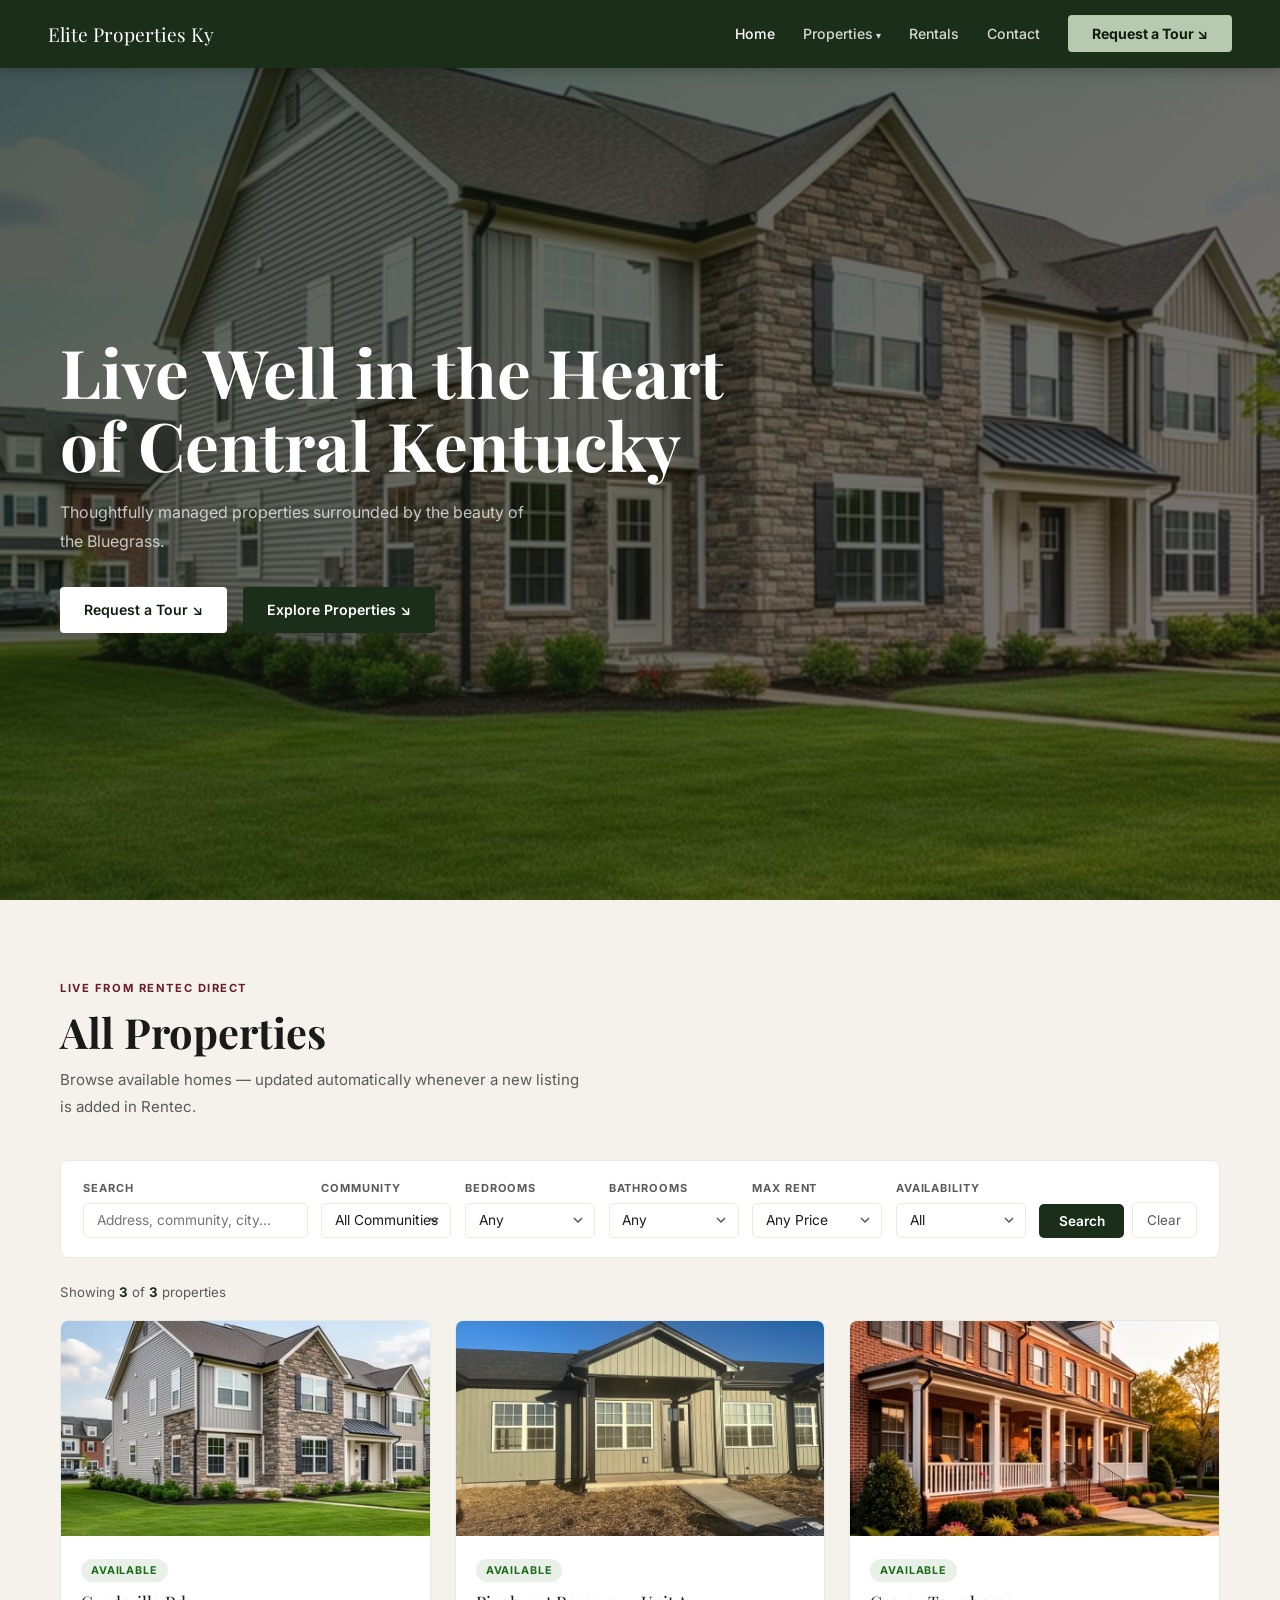
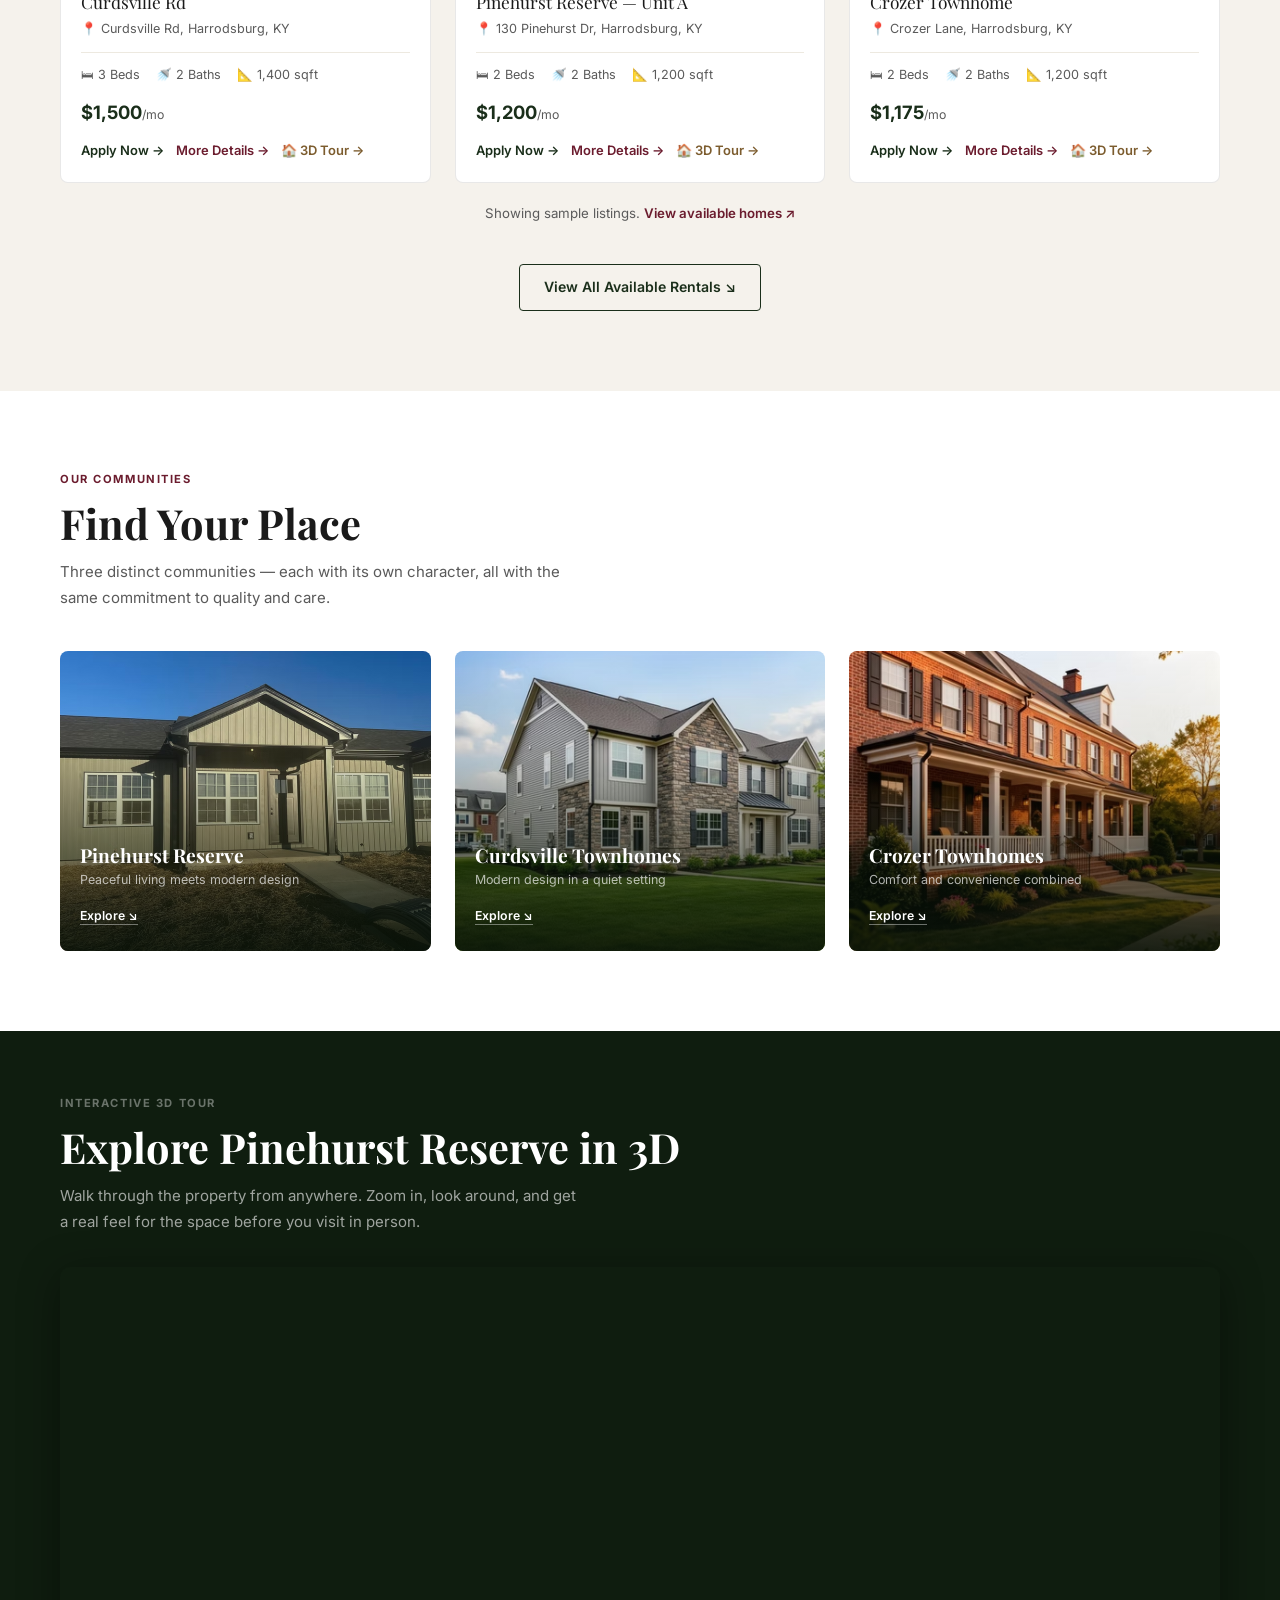
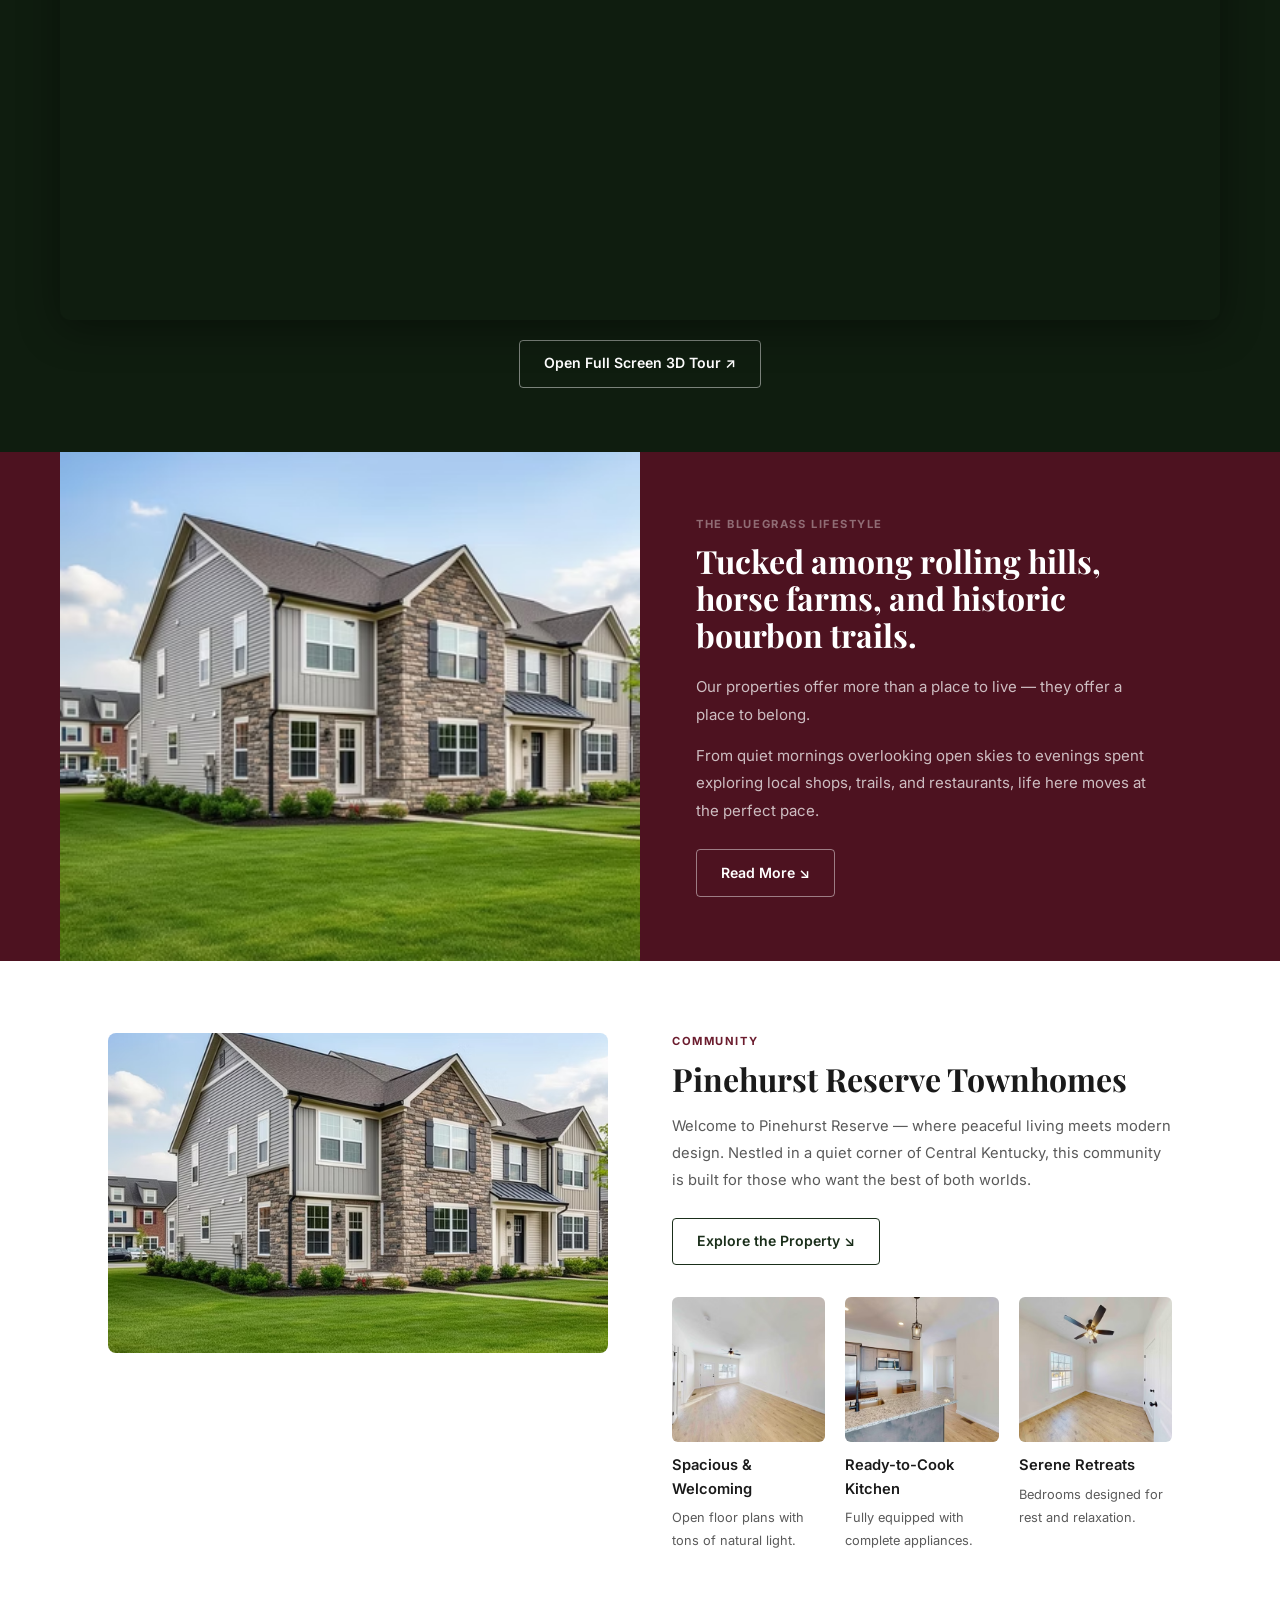
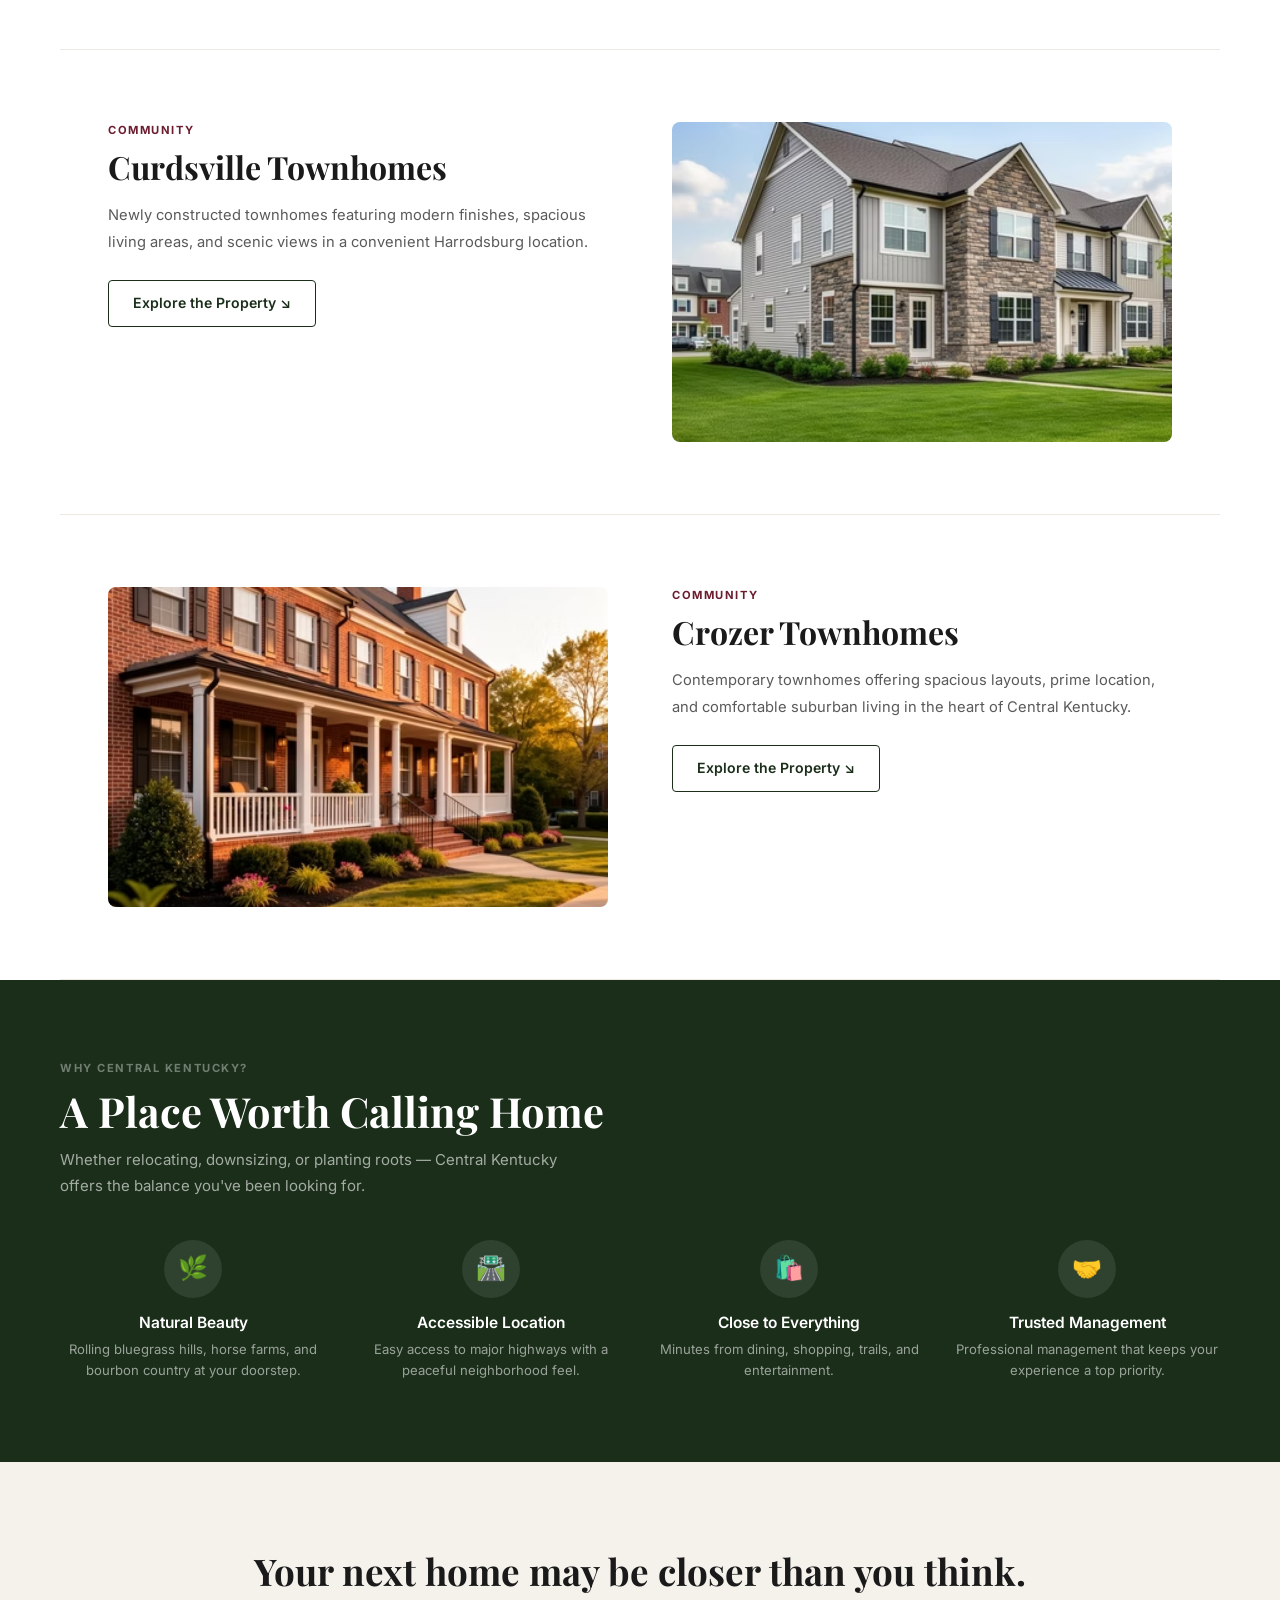
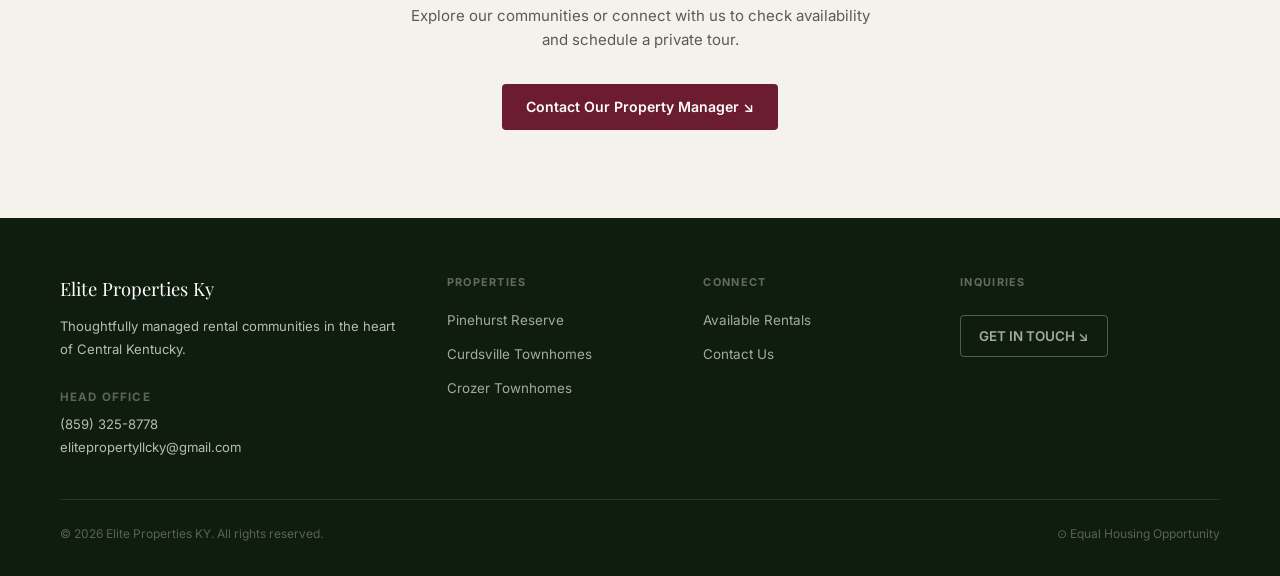
==== index.html @ 2cae3182 "Publish latest updates" ====
<!DOCTYPE html>
<html lang="en">
<head>
<meta charset="UTF-8">
<meta name="viewport" content="width=device-width, initial-scale=1.0">
<title>Home | Elite Properties Ky</title>
<meta name="description" content="Find your next home in Central Kentucky. Professionally managed rental communities in Harrodsburg, KY.">
<link rel="preconnect" href="https://fonts.googleapis.com">
<link href="https://fonts.googleapis.com/css2?family=Playfair+Display:wght@700&family=Inter:wght@400;500;600;700&display=swap" rel="stylesheet">
<link rel="stylesheet" href="style.css">
</head>
<body>

<!-- NAV -->
<nav>
  <a href="index.html" class="nav-logo">Elite Properties Ky</a>
  <ul class="nav-links">
    <li><a href="index.html" class="active">Home</a></li>
    <li class="nav-dropdown">
      <a href="#">Properties</a>
      <div class="dropdown-menu">
        <a href="pinehurst.html">Pinehurst Reserve Townhomes</a>
        <a href="curdsville.html">Curdsville Townhomes</a>
        <a href="crozer.html">Crozer Townhomes</a>
      </div>
    </li>
    <li><a href="rentals.html">Rentals</a></li>
    <li><a href="contact.html">Contact</a></li>
    <li><a href="contact.html" class="nav-cta">Request a Tour ↘</a></li>
  </ul>
  <button class="nav-toggle" aria-label="Menu"><span></span><span></span><span></span></button>
</nav>

<!-- HERO WITH FREE STOCK VIDEO -->
<!-- Local Elite Properties hero video -->
<section class="hero" id="home">
  <video class="hero-video" autoplay muted loop playsinline
    poster="images/pinehurst-hero.avif">
    <source src="images/hero-video.mp4" type="video/mp4">
    <!-- Fallback static image if video fails -->
  </video>
  <div class="hero-overlay"></div>
  <div class="hero-inner">
    <div class="hero-content">
      <h1>Live Well in the Heart of Central Kentucky</h1>
      <p class="hero-sub">Thoughtfully managed properties surrounded by the beauty of the Bluegrass.</p>
      <div class="hero-actions">
        <a href="contact.html" class="btn btn-white">Request a Tour ↘</a>
        <a href="#properties-section" class="btn btn-forest">Explore Properties ↘</a>
      </div>
    </div>
  </div>
</section>

<!-- LIVE PROPERTIES FROM RENTEC -->
<section class="section" id="properties-section" style="background:var(--cream);">
  <div class="wrap">
    <span class="section-label">Live from Rentec Direct</span>
    <h2 class="section-title">All Properties</h2>
    <p class="section-sub">Browse available homes — updated automatically whenever a new listing is added in Rentec.</p>

    <!-- FILTER BAR -->
    <div class="filter-bar">
      <div class="fg" style="flex:2;min-width:170px;">
        <label>Search</label>
        <input type="text" id="fSearch" placeholder="Address, community, city…">
      </div>
      <div class="fg">
        <label>Community</label>
        <select id="fCommunity">
          <option value="">All Communities</option>
          <option value="curdsville">Curdsville</option>
          <option value="pinehurst">Pinehurst Reserve</option>
          <option value="crozer">Crozer</option>
          <option value="lyons">Lyons Ave</option>
          <option value="proctor">Proctor St</option>
          <option value="cecil">Cecil Street</option>
        </select>
      </div>
      <div class="fg">
        <label>Bedrooms</label>
        <select id="fBeds">
          <option value="">Any</option>
          <option value="1">1 Bed</option>
          <option value="2">2 Beds</option>
          <option value="3">3 Beds</option>
          <option value="4">4+ Beds</option>
        </select>
      </div>
      <div class="fg">
        <label>Bathrooms</label>
        <select id="fBaths">
          <option value="">Any</option>
          <option value="1">1 Bath</option>
          <option value="2">2 Baths</option>
          <option value="3">3+ Baths</option>
        </select>
      </div>
      <div class="fg">
        <label>Max Rent</label>
        <select id="fPrice">
          <option value="">Any Price</option>
          <option value="800">Up to $800/mo</option>
          <option value="1000">Up to $1,000/mo</option>
          <option value="1200">Up to $1,200/mo</option>
          <option value="1500">Up to $1,500/mo</option>
          <option value="2000">Up to $2,000/mo</option>
        </select>
      </div>
      <div class="fg">
        <label>Availability</label>
        <select id="fAvail">
          <option value="">All</option>
          <option value="available">Available Now</option>
          <option value="unavailable">Coming Soon</option>
        </select>
      </div>
      <div class="filter-actions">
        <button class="btn-search" onclick="applyFilters()">Search</button>
        <button class="btn-clear" onclick="resetFilters()">Clear</button>
      </div>
    </div>
    <p id="propsCount" style="display:none;font-size:.83rem;color:var(--muted);margin-bottom:1rem;"></p>
    <div class="prop-grid" id="propsGrid">
      <div class="state-center"><div class="spinner"></div><p>Loading properties…</p></div>
    </div>
    <div style="text-align:center;margin-top:2.5rem;">
      <a href="rentals.html" class="btn btn-outline-forest">View All Available Rentals ↘</a>
    </div>
  </div>
</section>

<!-- COMMUNITY SHOWCASE -->
<section class="section" id="communities">
  <div class="wrap">
    <span class="section-label">Our Communities</span>
    <h2 class="section-title">Find Your Place</h2>
    <p class="section-sub">Three distinct communities — each with its own character, all with the same commitment to quality and care.</p>
    <div class="community-grid">
      <a href="pinehurst.html" class="comm-card">
        <img src="images/pinehurst-front.avif" alt="Pinehurst Reserve">
        <div class="comm-card-overlay"></div>
        <div class="comm-card-info"><h3>Pinehurst Reserve</h3><p>Peaceful living meets modern design</p><span>Explore ↘</span></div>
      </a>
      <a href="curdsville.html" class="comm-card">
        <img src="images/home-hero-2.avif" alt="Curdsville">
        <div class="comm-card-overlay"></div>
        <div class="comm-card-info"><h3>Curdsville Townhomes</h3><p>Modern design in a quiet setting</p><span>Explore ↘</span></div>
      </a>
      <a href="crozer.html" class="comm-card">
        <img src="images/home-hero-1.avif" alt="Crozer">
        <div class="comm-card-overlay"></div>
        <div class="comm-card-info"><h3>Crozer Townhomes</h3><p>Comfort and convenience combined</p><span>Explore ↘</span></div>
      </a>
    </div>
  </div>
</section>

<!-- 3D VIRTUAL TOUR — MATTERPORT -->
<div class="tour-section section">
  <div class="wrap">
    <span class="section-label">Interactive 3D Tour</span>
    <h2 class="section-title" style="color:var(--white)">Explore Pinehurst Reserve in 3D</h2>
    <p class="section-sub" style="color:rgba(255,255,255,0.6);margin-bottom:2rem;">Walk through the property from anywhere. Zoom in, look around, and get a real feel for the space before you visit in person.</p>
    <div class="tour-frame">
      <iframe
        src="https://my.matterport.com/show/?m=jr7xb9xrBE8&brand=0&mls=1&help=0"
        allowfullscreen
        allow="xr-spatial-tracking"
        title="Pinehurst Reserve 3D Virtual Tour">
      </iframe>
    </div>
    <p style="text-align:center;margin-top:1.25rem;">
      <a href="https://my.matterport.com/show/?m=jr7xb9xrBE8" target="_blank" class="btn btn-outline-white" style="display:inline-flex">
        Open Full Screen 3D Tour ↗
      </a>
    </p>
  </div>
</div>

<!-- LIFESTYLE SPLIT -->
<div class="lifestyle">
  <div class="lifestyle-inner">
    <div class="lifestyle-img"></div>
    <div class="lifestyle-text">
      <span class="section-label">The Bluegrass Lifestyle</span>
      <h2>Tucked among rolling hills, horse farms, and historic bourbon trails.</h2>
      <p>Our properties offer more than a place to live — they offer a place to belong.</p>
      <p>From quiet mornings overlooking open skies to evenings spent exploring local shops, trails, and restaurants, life here moves at the perfect pace.</p>
      <a href="contact.html" class="btn btn-outline-white" style="margin-top:.75rem;align-self:flex-start;">Read More ↘</a>
    </div>
  </div>
</div>

<!-- COMMUNITY FEATURE ROWS -->
<div class="comm-rows">
  <div class="comm-row">
    <img class="comm-row-img" src="images/pinehurst-hero.avif" alt="Pinehurst Reserve">
    <div class="comm-row-text">
      <span class="section-label">Community</span>
      <h2>Pinehurst Reserve Townhomes</h2>
      <p>Welcome to Pinehurst Reserve — where peaceful living meets modern design. Nestled in a quiet corner of Central Kentucky, this community is built for those who want the best of both worlds.</p>
      <a href="pinehurst.html" class="btn btn-outline-forest">Explore the Property ↘</a>
      <div class="feature-grid">
        <div class="feature-item"><img src="images/web-20.avif" alt="Living"><h4>Spacious & Welcoming</h4><p>Open floor plans with tons of natural light.</p></div>
        <div class="feature-item"><img src="images/web-16.avif" alt="Kitchen"><h4>Ready-to-Cook Kitchen</h4><p>Fully equipped with complete appliances.</p></div>
        <div class="feature-item"><img src="images/web-19.avif" alt="Bedroom"><h4>Serene Retreats</h4><p>Bedrooms designed for rest and relaxation.</p></div>
      </div>
    </div>
  </div>
  <div class="comm-row flip">
    <img class="comm-row-img" src="images/home-hero-2.avif" alt="Curdsville">
    <div class="comm-row-text">
      <span class="section-label">Community</span>
      <h2>Curdsville Townhomes</h2>
      <p>Newly constructed townhomes featuring modern finishes, spacious living areas, and scenic views in a convenient Harrodsburg location.</p>
      <a href="curdsville.html" class="btn btn-outline-forest">Explore the Property ↘</a>
    </div>
  </div>
  <div class="comm-row">
    <img class="comm-row-img" src="images/home-hero-1.avif" alt="Crozer">
    <div class="comm-row-text">
      <span class="section-label">Community</span>
      <h2>Crozer Townhomes</h2>
      <p>Contemporary townhomes offering spacious layouts, prime location, and comfortable suburban living in the heart of Central Kentucky.</p>
      <a href="crozer.html" class="btn btn-outline-forest">Explore the Property ↘</a>
    </div>
  </div>
</div>

<!-- WHY CENTRAL KENTUCKY -->
<section class="section why-section">
  <div class="wrap">
    <span class="section-label" style="color:rgba(255,255,255,.38)">Why Central Kentucky?</span>
    <h2 class="section-title">A Place Worth Calling Home</h2>
    <p class="section-sub">Whether relocating, downsizing, or planting roots — Central Kentucky offers the balance you've been looking for.</p>
    <div class="why-grid">
      <div class="why-item"><div class="why-icon">🌿</div><h3>Natural Beauty</h3><p>Rolling bluegrass hills, horse farms, and bourbon country at your doorstep.</p></div>
      <div class="why-item"><div class="why-icon">🛣️</div><h3>Accessible Location</h3><p>Easy access to major highways with a peaceful neighborhood feel.</p></div>
      <div class="why-item"><div class="why-icon">🛍️</div><h3>Close to Everything</h3><p>Minutes from dining, shopping, trails, and entertainment.</p></div>
      <div class="why-item"><div class="why-icon">🤝</div><h3>Trusted Management</h3><p>Professional management that keeps your experience a top priority.</p></div>
    </div>
  </div>
</section>

<!-- CTA -->
<div class="cta-band">
  <h2>Your next home may be closer than you think.</h2>
  <p>Explore our communities or connect with us to check availability and schedule a private tour.</p>
  <a href="contact.html" class="btn btn-burgundy">Contact Our Property Manager ↘</a>
</div>

<!-- FOOTER -->
<footer>
  <div class="footer-grid">
    <div class="footer-brand">
      <a href="index.html" class="footer-logo">Elite Properties Ky</a>
      <p>Thoughtfully managed rental communities in the heart of Central Kentucky.</p>
      <br>
      <p style="font-size:.72rem;color:rgba(255,255,255,.32);font-weight:700;letter-spacing:.1em;text-transform:uppercase;margin-bottom:.4rem">HEAD OFFICE</p>
      <p style="font-size:.82rem">(859) 325-8778<br>elitepropertyllcky@gmail.com</p>
    </div>
    <div class="footer-col"><h4>Properties</h4><ul><li><a href="pinehurst.html">Pinehurst Reserve</a></li><li><a href="curdsville.html">Curdsville Townhomes</a></li><li><a href="crozer.html">Crozer Townhomes</a></li></ul></div>
    <div class="footer-col"><h4>Connect</h4><ul><li><a href="rentals.html">Available Rentals</a></li><li><a href="contact.html">Contact Us</a></li></ul></div>
    <div class="footer-col"><h4>Inquiries</h4><a href="contact.html" class="footer-cta-btn">GET IN TOUCH ↘</a></div>
  </div>
  <div class="footer-bottom">
    <span>© 2026 Elite Properties KY. All rights reserved.</span>
    <span>⊙ Equal Housing Opportunity</span>
  </div>
</footer>

<script src="main.js"></script>
<script>
  document.addEventListener('DOMContentLoaded', () => {
    loadProperties({ gridId:'propsGrid', countId:'propsCount' });
  });
</script>
</body>
</html>
---- style.css ----
/* ═══════════════════════════════════════
   ELITE PROPERTIES KY — Global Styles
═══════════════════════════════════════ */
*, *::before, *::after { box-sizing: border-box; margin: 0; padding: 0; }
:root {
  --forest:      #1a2e1a;
  --forest-dark: #0f1d0f;
  --forest-mid:  #243824;
  --burgundy:    #6b1c2e;
  --burg-dark:   #4d1220;
  --cream:       #f5f2ec;
  --cream-dark:  #ede9e0;
  --text:        #1a1a1a;
  --muted:       #5a5a5a;
  --white:       #ffffff;
  --border:      rgba(0,0,0,0.09);
  --shadow:      0 4px 24px rgba(0,0,0,0.08);
  --accent:      #B7C9AF; /* sage — higher-contrast caption/CTA color on dark forest backgrounds */
}
html { scroll-behavior: smooth; }
body { font-family: 'Inter', sans-serif; color: var(--text); background: var(--white); line-height: 1.6; }
img { max-width: 100%; display: block; }
a { text-decoration: none; }
h1,h2,h3 { font-family: 'Playfair Display', serif; line-height: 1.15; }

/* NAV */
nav {
  position: fixed; top: 0; left: 0; right: 0; z-index: 999;
  background: var(--forest);
  display: flex; align-items: center; justify-content: space-between;
  padding: 0 3rem; height: 68px;
  box-shadow: 0 2px 12px rgba(0,0,0,0.25);
}
.nav-logo { font-family: 'Playfair Display',serif; color: var(--white); font-size: 1.2rem; white-space: nowrap; }
.nav-links { display: flex; align-items: center; gap: 1.75rem; list-style: none; }
.nav-links a { color: rgba(255,255,255,0.82); font-size: 0.88rem; font-weight: 500; transition: color 0.2s; }
.nav-links a:hover, .nav-links a.active { color: var(--white); }
.nav-dropdown { position: relative; }
.nav-dropdown > a::after { content: " ▾"; font-size: 0.65rem; }
.dropdown-menu { display: none; position: absolute; top: 100%; left: 0; background: var(--forest-dark); min-width: 250px; border-top: 2px solid var(--burgundy); box-shadow: 0 8px 28px rgba(0,0,0,0.25); padding: 0.4rem 0; }
.nav-dropdown:hover .dropdown-menu { display: block; }
.dropdown-menu a { display: block; padding: 0.65rem 1.25rem; color: rgba(255,255,255,0.78); font-size: 0.85rem; }
.dropdown-menu a:hover { background: rgba(255,255,255,0.07); color: var(--white); }
.nav-cta { background: var(--accent) !important; color: var(--forest-dark) !important; padding: 0.62rem 1.5rem; border-radius: 4px; font-weight: 700 !important; font-size: 0.92rem; transition: transform 0.2s, box-shadow 0.2s !important; animation: navCtaBreathe 2.6s ease-in-out infinite; }
.nav-cta:hover { background: var(--accent) !important; transform: scale(1.05); animation-play-state: paused; }
@keyframes navCtaBreathe {
  0%, 100% { box-shadow: 0 0 0 0 rgba(183,201,175,0.55); transform: scale(1); }
  50% { box-shadow: 0 0 0 8px rgba(183,201,175,0); transform: scale(1.045); }
}
@media (prefers-reduced-motion: reduce) { .nav-cta { animation: none; } }
.nav-toggle { display: none; background: none; border: none; cursor: pointer; padding: 0.5rem; flex-direction: column; gap: 5px; }
.nav-toggle span { display: block; width: 22px; height: 2px; background: var(--white); border-radius: 2px; }

/* BUTTONS */
.btn { display: inline-flex; align-items: center; gap: 0.45rem; font-family: 'Inter',sans-serif; font-weight: 600; font-size: 0.88rem; padding: 0.72rem 1.5rem; border-radius: 4px; border: none; cursor: pointer; transition: all 0.2s; }
.btn-white { background: var(--white); color: var(--forest-dark); }
.btn-white:hover { background: var(--cream); transform: translateY(-1px); }
.btn-outline-white { background: transparent; color: var(--white); border: 1.5px solid rgba(255,255,255,0.45); }
.btn-outline-white:hover { border-color: var(--white); background: rgba(255,255,255,0.08); }
.btn-burgundy { background: var(--burgundy); color: var(--white); }
.btn-burgundy:hover { background: var(--burg-dark); transform: translateY(-1px); }
.btn-forest { background: var(--forest); color: var(--white); }
.btn-forest:hover { background: var(--forest-mid); }
.btn-outline-forest { background: transparent; color: var(--forest); border: 1.5px solid var(--forest); }
.btn-outline-forest:hover { background: var(--forest); color: var(--white); }

/* LAYOUT */
.wrap { max-width: 1160px; margin: 0 auto; }
.section { padding: 5rem 3rem; }
.section-label { font-size: 0.7rem; font-weight: 700; letter-spacing: 0.14em; text-transform: uppercase; color: var(--burgundy); display: block; margin-bottom: 0.6rem; }
/* Higher-contrast variant for section labels sitting on dark forest backgrounds (contact hero, rentals hero) */
.section-label-accent { color: var(--accent); }
.section-title { font-size: clamp(1.8rem,3.5vw,2.6rem); color: var(--text); margin-bottom: 0.75rem; }
.section-sub { color: var(--muted); font-size: 0.94rem; max-width: 520px; margin-bottom: 2.5rem; line-height: 1.75; }

/* HERO */
/* Alignment rule: .hero gets the SAME 3rem side padding as .section, and .hero-inner
   mirrors .wrap (max-width 1160, centered, no extra padding) so hero copy lines up
   with the section content underneath it at every viewport width. */
.hero { position: relative; min-height: 100vh; display: flex; align-items: center; overflow: hidden; background: var(--forest-dark); padding: 0 3rem; }
.hero-video {
  position: absolute;
  inset: 0;
  width: 100%;
  height: 100%;
  object-fit: cover;
  opacity: 0.58;
  filter: brightness(1.15) contrast(1.03) saturate(1.08);
}
.hero-overlay {
  position: absolute;
  inset: 0;
  background: linear-gradient(135deg,rgba(8,18,8,0.48) 0%,rgba(45,12,22,0.28) 100%);
}
.hero-inner { position: relative; z-index: 2; max-width: 1160px; margin: 68px auto 0; width: 100%; }
.hero-content { max-width: 700px; }
.hero-eyebrow { font-size: 0.7rem; font-weight: 700; letter-spacing: 0.14em; text-transform: uppercase; color: rgba(255,255,255,0.5); display: block; margin-bottom: 1rem; }
.hero h1 { font-size: clamp(2.5rem,5.5vw,4.2rem); color: var(--white); line-height: 1.08; margin-bottom: 1.1rem; }
.hero-sub { font-size: 1rem; color: rgba(255,255,255,0.72); max-width: 480px; line-height: 1.78; margin-bottom: 2rem; }
.hero-actions { display: flex; gap: 1rem; flex-wrap: wrap; }
.hero-short { min-height: 58vh; }

/* PROPERTY CARDS */
.prop-grid { display: grid; grid-template-columns: repeat(auto-fill,minmax(300px,1fr)); gap: 1.5rem; }
.prop-card { background: var(--white); border-radius: 8px; border: 1px solid var(--border); overflow: hidden; transition: transform 0.2s,box-shadow 0.2s; }
.prop-card:hover { transform: translateY(-4px); box-shadow: 0 12px 36px rgba(0,0,0,0.1); }
.prop-img { width: 100%; height: 215px; object-fit: cover; display: block; }
.prop-img-ph { width: 100%; height: 215px; background: linear-gradient(135deg,#c8d5c8,#a0b8a0); display: flex; align-items: center; justify-content: center; }
.prop-body { padding: 1.25rem; }
.prop-badge { display: inline-block; font-size: 0.67rem; font-weight: 700; letter-spacing: 0.08em; text-transform: uppercase; padding: 3px 10px; border-radius: 20px; margin-bottom: 0.6rem; }
.prop-badge.avail { background: #e8f0e8; color: #1a6b1a; }
.prop-badge.soon { background: #f5e8eb; color: var(--burgundy); }
.prop-name { font-family: 'Playfair Display',serif; font-size: 1.08rem; color: var(--text); margin-bottom: 0.3rem; line-height: 1.3; }
.prop-addr { font-size: 0.79rem; color: var(--muted); margin-bottom: 0.8rem; }
.prop-stats { display: flex; gap: 1rem; font-size: 0.79rem; color: var(--muted); border-top: 1px solid var(--cream-dark); padding-top: 0.75rem; margin-bottom: 0.8rem; flex-wrap: wrap; }
.prop-price { font-size: 1.15rem; font-weight: 700; color: var(--forest); margin-bottom: 0.8rem; }
.prop-price small { font-size: 0.77rem; font-weight: 400; color: var(--muted); }
.prop-actions { display: flex; gap: 0.75rem; flex-wrap: wrap; }
.prop-link { font-size: 0.81rem; font-weight: 600; color: var(--burgundy); border-bottom: 1.5px solid transparent; transition: border-color 0.2s; }
.prop-link:hover { border-color: var(--burgundy); }
.prop-apply { font-size: 0.81rem; font-weight: 600; color: var(--forest); border-bottom: 1.5px solid transparent; transition: border-color 0.2s; }
.prop-apply:hover { border-color: var(--forest); }
.prop-tour { font-size: 0.81rem; font-weight: 600; color: #7c5c2e; border-bottom: 1.5px solid transparent; transition: border-color 0.2s; }
.prop-tour:hover { border-color: #7c5c2e; }

/* States */
.state-center { grid-column: 1/-1; text-align: center; padding: 4rem 1rem; color: var(--muted); }
.spinner { width: 34px; height: 34px; border: 3px solid var(--cream-dark); border-top-color: var(--forest); border-radius: 50%; animation: spin 0.75s linear infinite; margin: 0 auto 1rem; }
@keyframes spin { to { transform: rotate(360deg); } }

/* FILTER BAR */
.filter-bar { background: var(--white); border: 1.5px solid var(--cream-dark); border-radius: 8px; padding: 1.2rem 1.4rem; margin-bottom: 1.5rem; display: flex; flex-wrap: wrap; gap: 0.85rem; align-items: flex-end; }
.fg { display: flex; flex-direction: column; gap: 0.3rem; flex: 1; min-width: 130px; }
.fg label { font-size: 0.69rem; font-weight: 700; letter-spacing: 0.08em; text-transform: uppercase; color: var(--muted); }
.fg select, .fg input { padding: 0.55rem 0.8rem; border: 1.5px solid var(--cream-dark); border-radius: 5px; font-size: 0.86rem; font-family: 'Inter',sans-serif; color: var(--text); background: var(--white); appearance: none; background-image: url("data:image/svg+xml,%3Csvg xmlns='http://www.w3.org/2000/svg' width='10' height='6'%3E%3Cpath d='M1 1l4 4 4-4' stroke='%235a5a5a' stroke-width='1.5' fill='none'/%3E%3C/svg%3E"); background-repeat: no-repeat; background-position: right 0.7rem center; transition: border-color 0.2s; }
.fg input { background-image: none; }
.fg select:focus, .fg input:focus { outline: none; border-color: var(--forest); }
.filter-actions { display: flex; gap: 0.5rem; align-items: flex-end; }
.btn-search { padding: 0.57rem 1.2rem; background: var(--forest); color: var(--white); border: none; border-radius: 5px; font-family: 'Inter',sans-serif; font-size: 0.85rem; font-weight: 600; cursor: pointer; transition: background 0.2s; }
.btn-search:hover { background: var(--forest-mid); }
.btn-clear { padding: 0.57rem 0.9rem; background: transparent; color: var(--muted); border: 1.5px solid var(--cream-dark); border-radius: 5px; font-family: 'Inter',sans-serif; font-size: 0.84rem; cursor: pointer; transition: all 0.2s; }
.btn-clear:hover { border-color: var(--burgundy); color: var(--burgundy); }
#propsCount { font-size: 0.83rem; color: var(--muted); margin-bottom: 1rem; }
#propsCount strong { color: var(--forest); }

/* COMMUNITY CARDS */
.community-grid { display: grid; grid-template-columns: repeat(3,1fr); gap: 1.5rem; }
.comm-card { position: relative; border-radius: 8px; overflow: hidden; min-height: 300px; display: flex; align-items: flex-end; transition: transform 0.25s; }
.comm-card:hover { transform: translateY(-4px); }
.comm-card img { position: absolute; inset: 0; width: 100%; height: 100%; object-fit: cover; }
.comm-card-overlay { position: absolute; inset: 0; background: linear-gradient(to top,rgba(8,18,8,0.9) 0%,rgba(8,18,8,0.1) 65%,transparent 100%); }
.comm-card-info { position: relative; z-index: 2; padding: 1.5rem 1.25rem; color: var(--white); }
.comm-card-info h3 { font-family: 'Playfair Display',serif; font-size: 1.2rem; margin-bottom: 0.25rem; }
.comm-card-info p { font-size: 0.78rem; color: rgba(255,255,255,0.68); margin-bottom: 0.75rem; }
.comm-card-info span { font-size: 0.77rem; font-weight: 600; color: var(--white); border-bottom: 1.5px solid rgba(255,255,255,0.4); padding-bottom: 1px; }

/* PHOTO GALLERY */
.photo-gallery { display: grid; grid-template-columns: 2fr 1fr 1fr; grid-template-rows: 220px 220px; gap: 6px; border-radius: 8px; overflow: hidden; }
.photo-gallery img { width: 100%; height: 100%; object-fit: cover; }
.photo-gallery img:first-child { grid-row: 1/3; }

/* MATTERPORT 3D TOUR */
.tour-section { background: var(--forest-dark); padding: 4rem 3rem; }
.tour-section .section-label { color: rgba(255,255,255,0.38); }
.tour-section .section-title { color: var(--white); }
.tour-section .section-sub { color: rgba(255,255,255,0.6); }
.tour-frame { border-radius: 10px; overflow: hidden; box-shadow: 0 8px 40px rgba(0,0,0,0.4); aspect-ratio: 16 / 9; position: relative; }
.tour-frame iframe { width: 100%; height: 100%; border: 0; display: block; }

/* LIFESTYLE SPLIT */
.lifestyle { background: var(--burg-dark); overflow: hidden; }
.lifestyle-inner { max-width: 1160px; margin: 0 auto; display: grid; grid-template-columns: 1fr 1fr; min-height: 500px; }
.lifestyle-img { background: url('images/home-hero-2.avif') center/cover no-repeat; min-height: 380px; }
.lifestyle-text { padding: 4rem 3.5rem; display: flex; flex-direction: column; justify-content: center; }
.lifestyle-text .section-label { color: rgba(255,255,255,0.38); }
.lifestyle-text h2 { font-family: 'Playfair Display',serif; font-size: clamp(1.75rem,2.5vw,2.3rem); color: var(--white); margin-bottom: 1.25rem; }
.lifestyle-text p { color: rgba(255,255,255,0.72); font-size: 0.94rem; line-height: 1.82; margin-bottom: 0.85rem; }

/* COMMUNITY ROWS */
.comm-rows { background: var(--white); }
.comm-row { max-width: 1160px; margin: 0 auto; display: grid; grid-template-columns: 1fr 1fr; align-items: start; gap: 4rem; padding: 4.5rem 3rem; border-bottom: 1px solid var(--cream-dark); }
.comm-row.flip { direction: rtl; }
.comm-row.flip > * { direction: ltr; }
.comm-row-img { width: 100%; height: 320px; object-fit: cover; border-radius: 8px; }
.comm-row-text h2 { font-family: 'Playfair Display',serif; font-size: clamp(1.6rem,2.5vw,2.2rem); color: var(--text); margin-bottom: 1rem; }
.comm-row-text p { color: var(--muted); font-size: 0.92rem; line-height: 1.82; margin-bottom: 1.5rem; }
.feature-grid { display: grid; grid-template-columns: repeat(3,1fr); gap: 1.25rem; margin-top: 2rem; }
.feature-item img { width: 100%; height: 145px; object-fit: cover; border-radius: 6px; margin-bottom: 0.75rem; }
.feature-item h4 { font-size: 0.92rem; font-weight: 600; color: var(--text); margin-bottom: 0.3rem; font-family: 'Inter',sans-serif; }
.feature-item p { font-size: 0.8rem; color: var(--muted); }

/* WHY KY */
.why-section { background: var(--forest); }
.why-section .section-title { color: var(--white); }
.why-section .section-sub { color: rgba(255,255,255,0.6); }
.why-grid { display: grid; grid-template-columns: repeat(4,1fr); gap: 2rem; }
.why-icon { width: 58px; height: 58px; border-radius: 50%; background: rgba(255,255,255,0.09); display: flex; align-items: center; justify-content: center; font-size: 1.5rem; margin: 0 auto 1rem; }
.why-item { text-align: center; }
.why-item h3 { font-size: 0.97rem; font-weight: 600; color: var(--white); margin-bottom: 0.45rem; font-family: 'Inter',sans-serif; }
.why-item p { font-size: 0.82rem; color: rgba(255,255,255,0.56); line-height: 1.65; }

/* CTA BAND */
.cta-band { background: var(--cream); text-align: center; padding: 5.5rem 3rem; }
.cta-band h2 { font-family: 'Playfair Display',serif; font-size: clamp(1.5rem,3vw,2.3rem); color: var(--text); margin-bottom: 0.75rem; }
.cta-band p { color: var(--muted); font-size: 0.94rem; max-width: 480px; margin: 0 auto 2rem; }

/* FORM */
.form-row { display: grid; grid-template-columns: 1fr 1fr; gap: 1rem; margin-bottom: 1rem; }
.form-group { display: flex; flex-direction: column; gap: 0.35rem; }
.form-group.full { grid-column: 1/-1; }
.form-group label { font-size: 0.75rem; font-weight: 600; color: var(--muted); }
.form-group input, .form-group select, .form-group textarea { padding: 0.65rem 0.9rem; border: 1.5px solid var(--cream-dark); border-radius: 5px; font-size: 0.9rem; font-family: 'Inter',sans-serif; color: var(--text); background: var(--white); transition: border-color 0.2s; width: 100%; }
.form-group input:focus, .form-group select:focus, .form-group textarea:focus { outline: none; border-color: var(--forest); }
.form-group textarea { resize: vertical; min-height: 120px; }
.form-success { display: none; background: #e8f5e8; border: 1px solid #b8d8b8; border-radius: 6px; padding: 1rem 1.25rem; color: #1a5c1a; font-size: 0.9rem; margin-top: 1rem; }

/* FOOTER */
footer { background: var(--forest-dark); color: rgba(255,255,255,0.7); padding: 3.5rem 3rem 2rem; }
.footer-grid { display: grid; grid-template-columns: 1.6fr 1fr 1fr 1.2fr; gap: 2.5rem; max-width: 1160px; margin: 0 auto 2.5rem; }
.footer-logo { font-family: 'Playfair Display',serif; color: var(--white); font-size: 1.15rem; display: block; margin-bottom: 0.75rem; }
.footer-brand p { font-size: 0.82rem; line-height: 1.75; }
.footer-col h4 { font-size: 0.68rem; font-weight: 700; letter-spacing: 0.12em; text-transform: uppercase; color: rgba(255,255,255,0.35); margin-bottom: 1rem; }
.footer-col ul { list-style: none; }
.footer-col li { margin-bottom: 0.5rem; }
.footer-col a { color: rgba(255,255,255,0.62); font-size: 0.84rem; transition: color 0.2s; }
.footer-col a:hover { color: var(--white); }
.footer-cta-btn { display: inline-flex; align-items: center; gap: 0.4rem; border: 1.5px solid rgba(255,255,255,0.28); color: var(--white); padding: 0.58rem 1.15rem; border-radius: 4px; font-size: 0.82rem; font-weight: 600; transition: all 0.2s; margin-top: 0.5rem; }
.footer-cta-btn:hover { border-color: var(--white); background: rgba(255,255,255,0.07); }
.footer-bottom { max-width: 1160px; margin: 0 auto; border-top: 1px solid rgba(255,255,255,0.1); padding-top: 1.5rem; font-size: 0.75rem; color: rgba(255,255,255,0.3); display: flex; justify-content: space-between; flex-wrap: wrap; gap: 0.5rem; }

/* RESPONSIVE */
@media(max-width:960px) {
  nav { padding: 0 1.5rem; }
  .nav-links { display: none; position: absolute; top: 68px; left: 0; right: 0; background: var(--forest-dark); flex-direction: column; padding: 1rem 1.5rem 1.5rem; gap: 0.5rem; }
  .nav-links.open { display: flex; }
  .nav-toggle { display: flex; }
  .dropdown-menu { position: static; box-shadow: none; border-top: none; background: transparent; padding-left: 1rem; }
  .nav-dropdown:hover .dropdown-menu { display: none; }
  .nav-dropdown.open .dropdown-menu { display: block; }
  .section { padding: 3.5rem 1.5rem; }
  .hero { padding: 0 1.5rem; }
  .community-grid { grid-template-columns: 1fr; }
  .lifestyle-inner { grid-template-columns: 1fr; }
  .lifestyle-text { padding: 3rem 1.5rem; }
  .comm-row { grid-template-columns: 1fr; gap: 1.75rem; padding: 3rem 1.5rem; }
  .comm-row.flip { direction: ltr; }
  .why-grid { grid-template-columns: repeat(2,1fr); }
  .footer-grid { grid-template-columns: 1fr 1fr; }
  .photo-gallery { grid-template-columns: 1fr 1fr; grid-template-rows: auto; }
  .photo-gallery img:first-child { grid-row: auto; }
  .feature-grid { grid-template-columns: 1fr 1fr; }
  .form-row { grid-template-columns: 1fr; }
}
@media(max-width:560px) {
  .why-grid { grid-template-columns: 1fr; }
  .footer-grid { grid-template-columns: 1fr; }
  .feature-grid { grid-template-columns: 1fr; }
  .hero h1 { font-size: 2.2rem; }
}
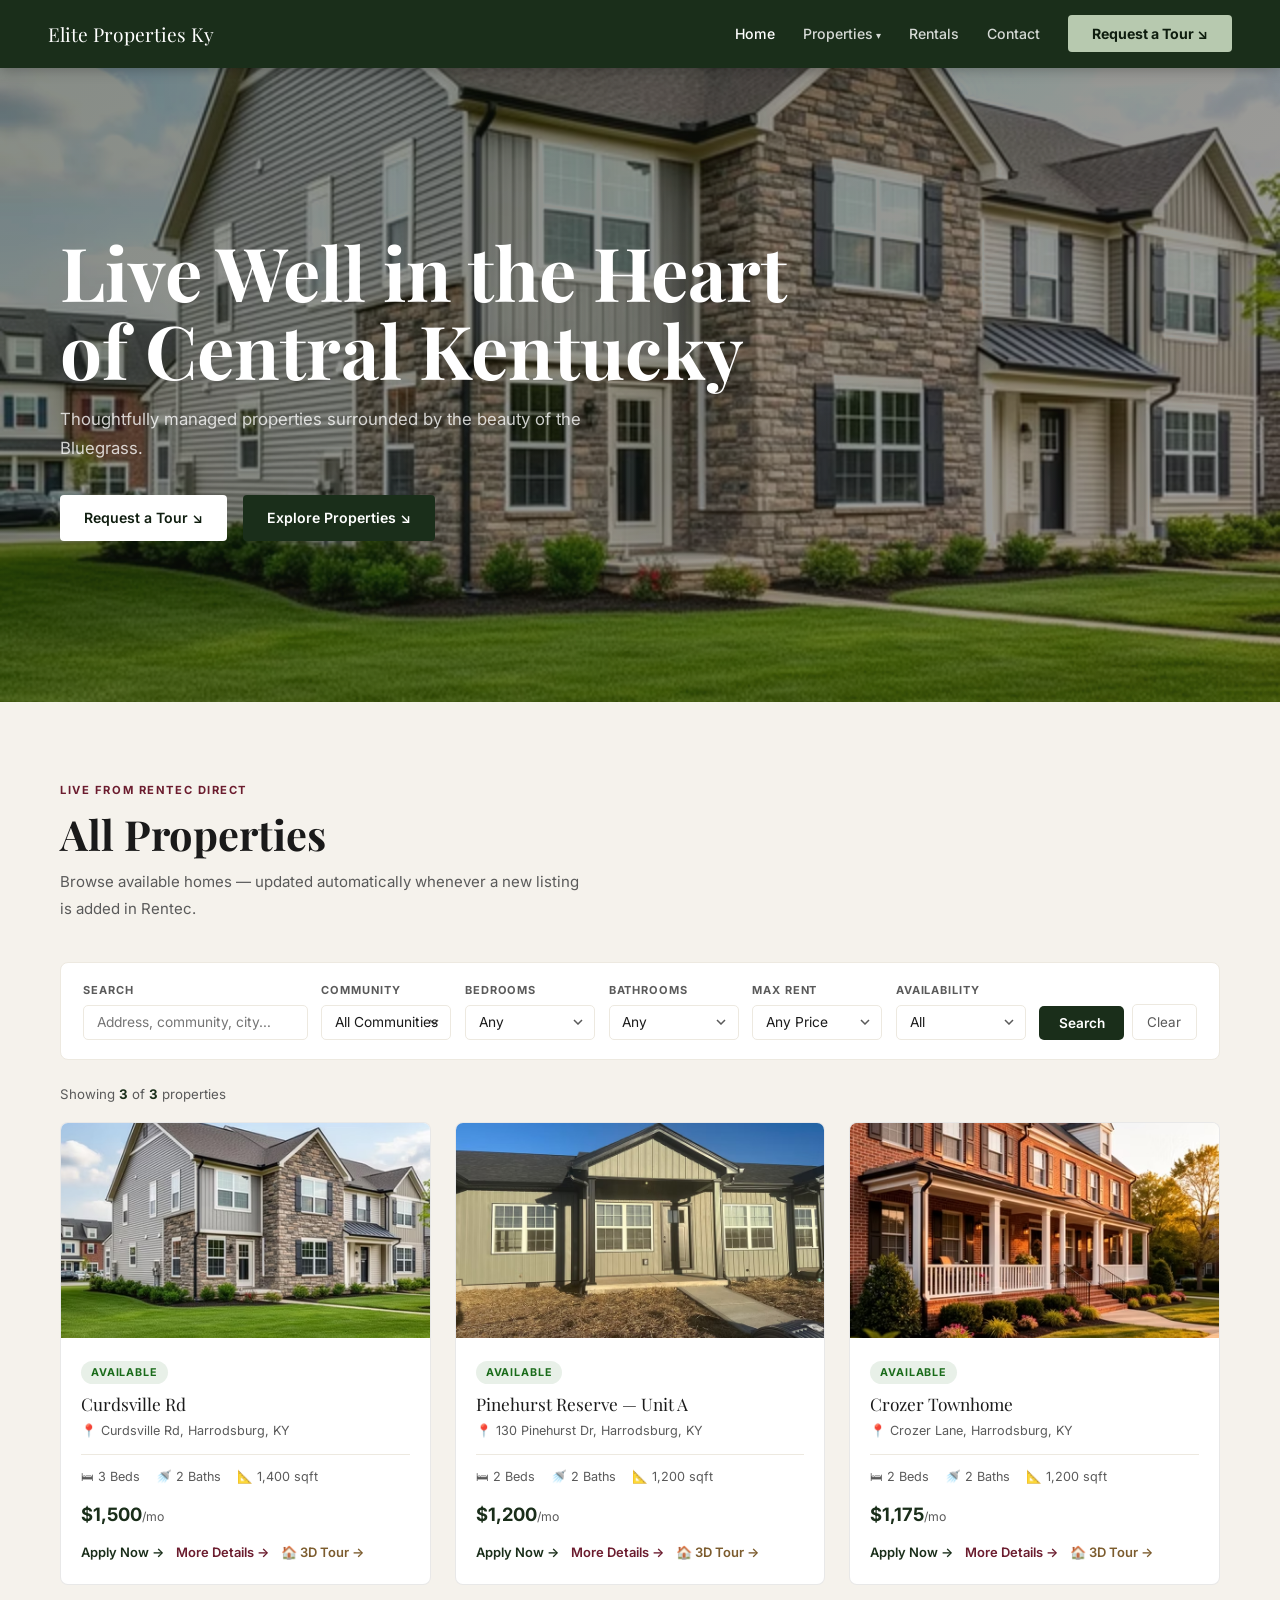
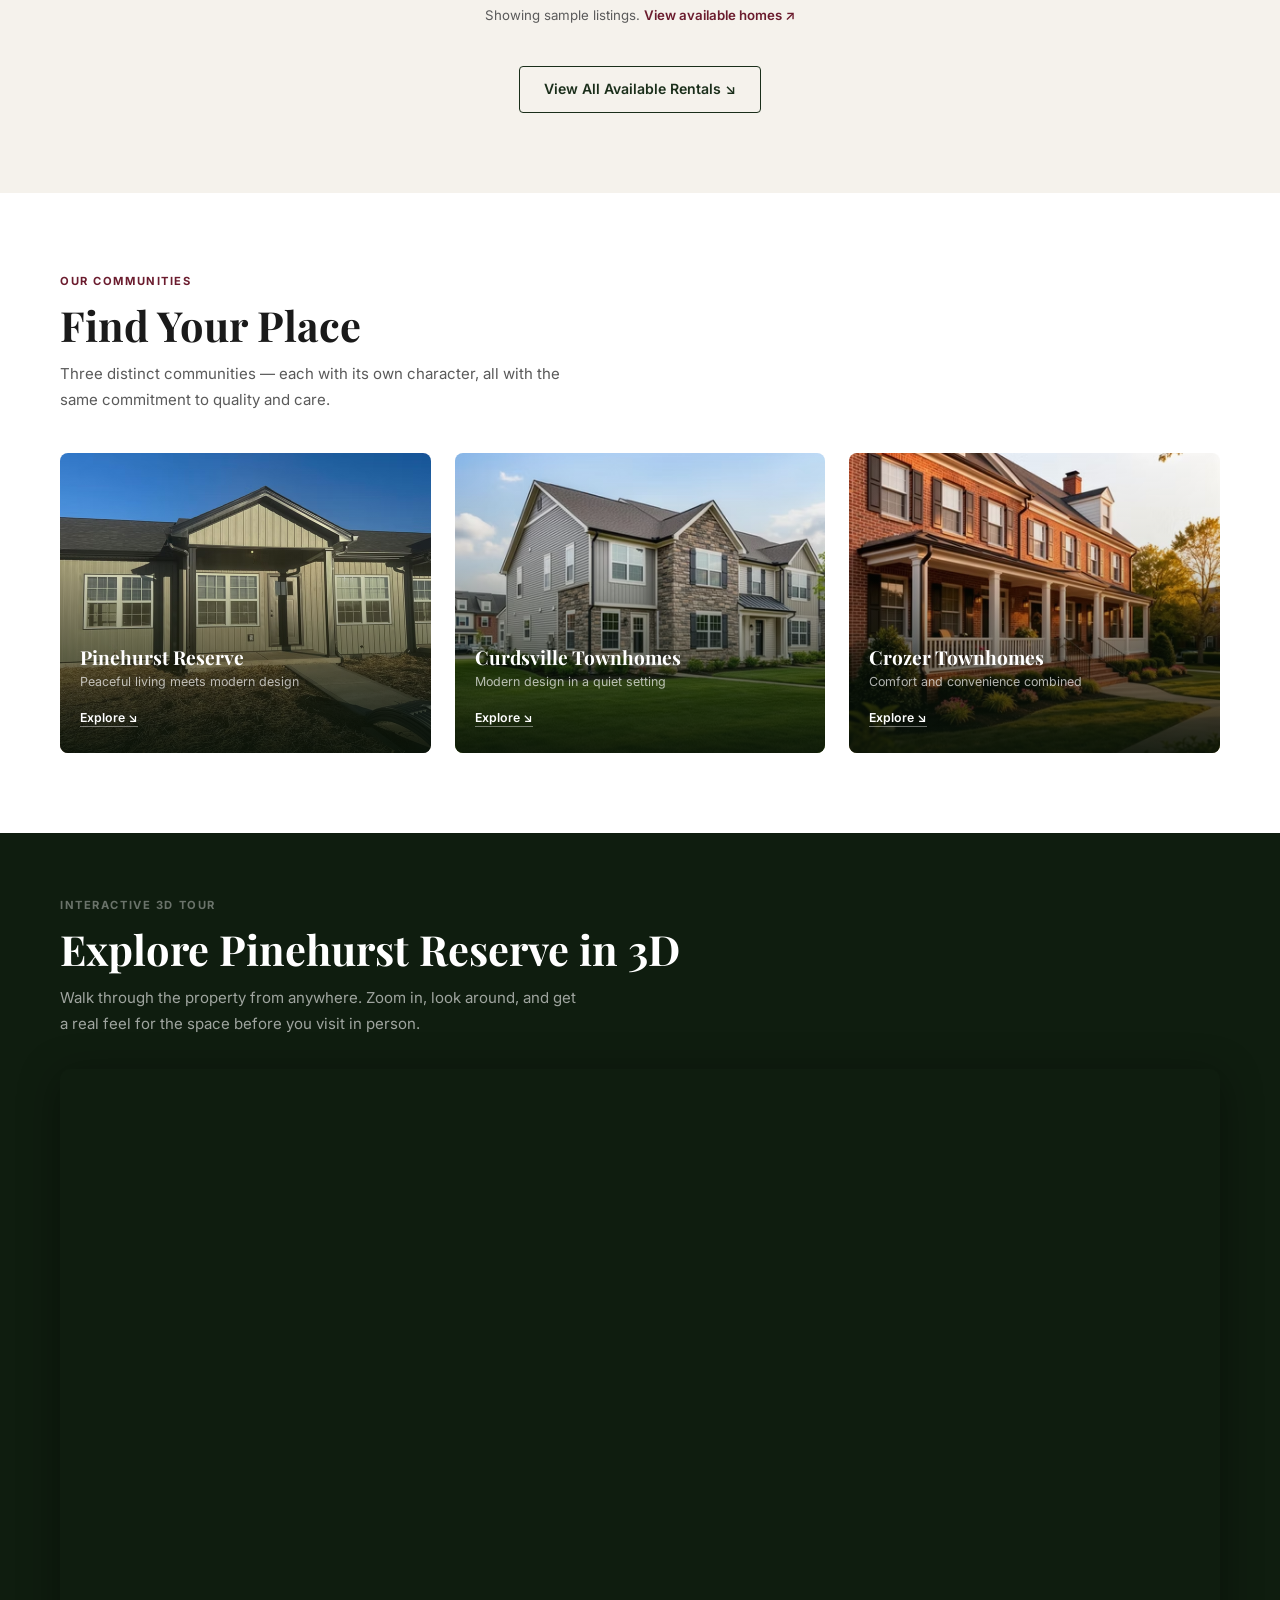
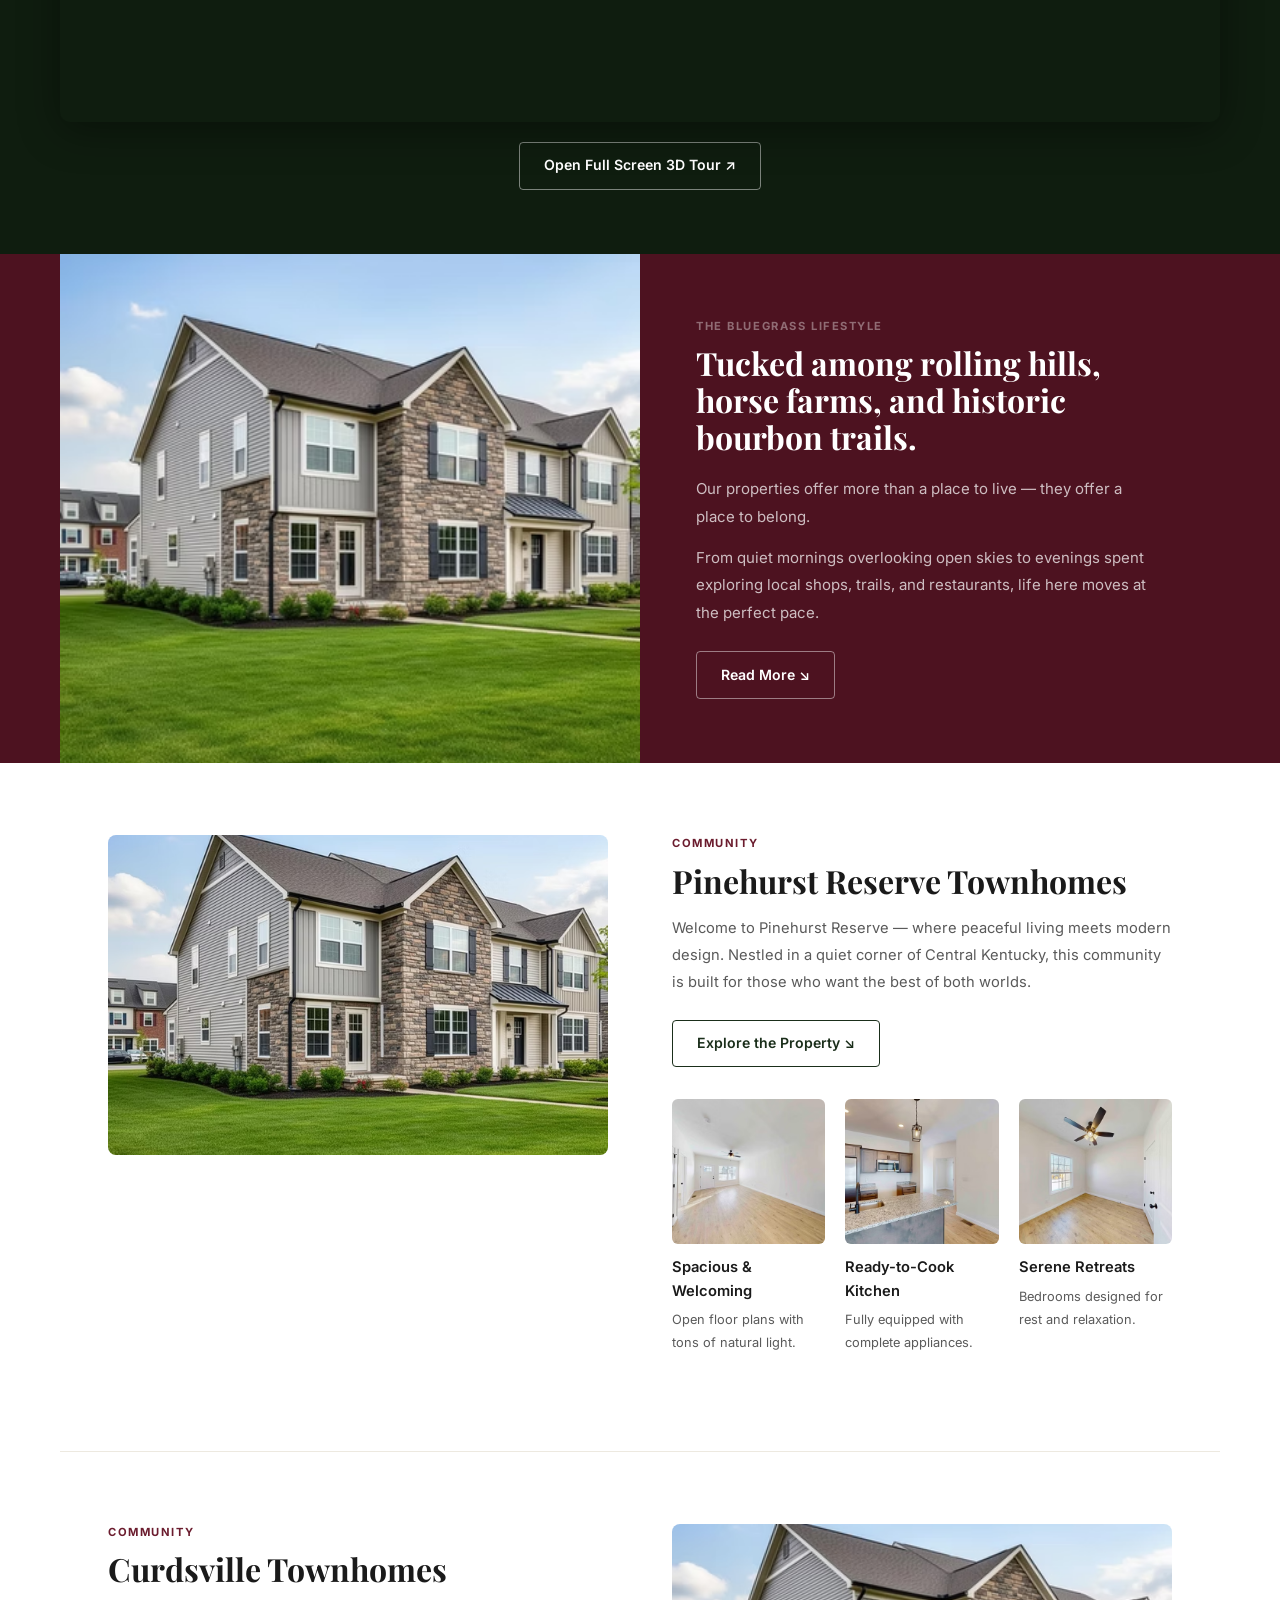
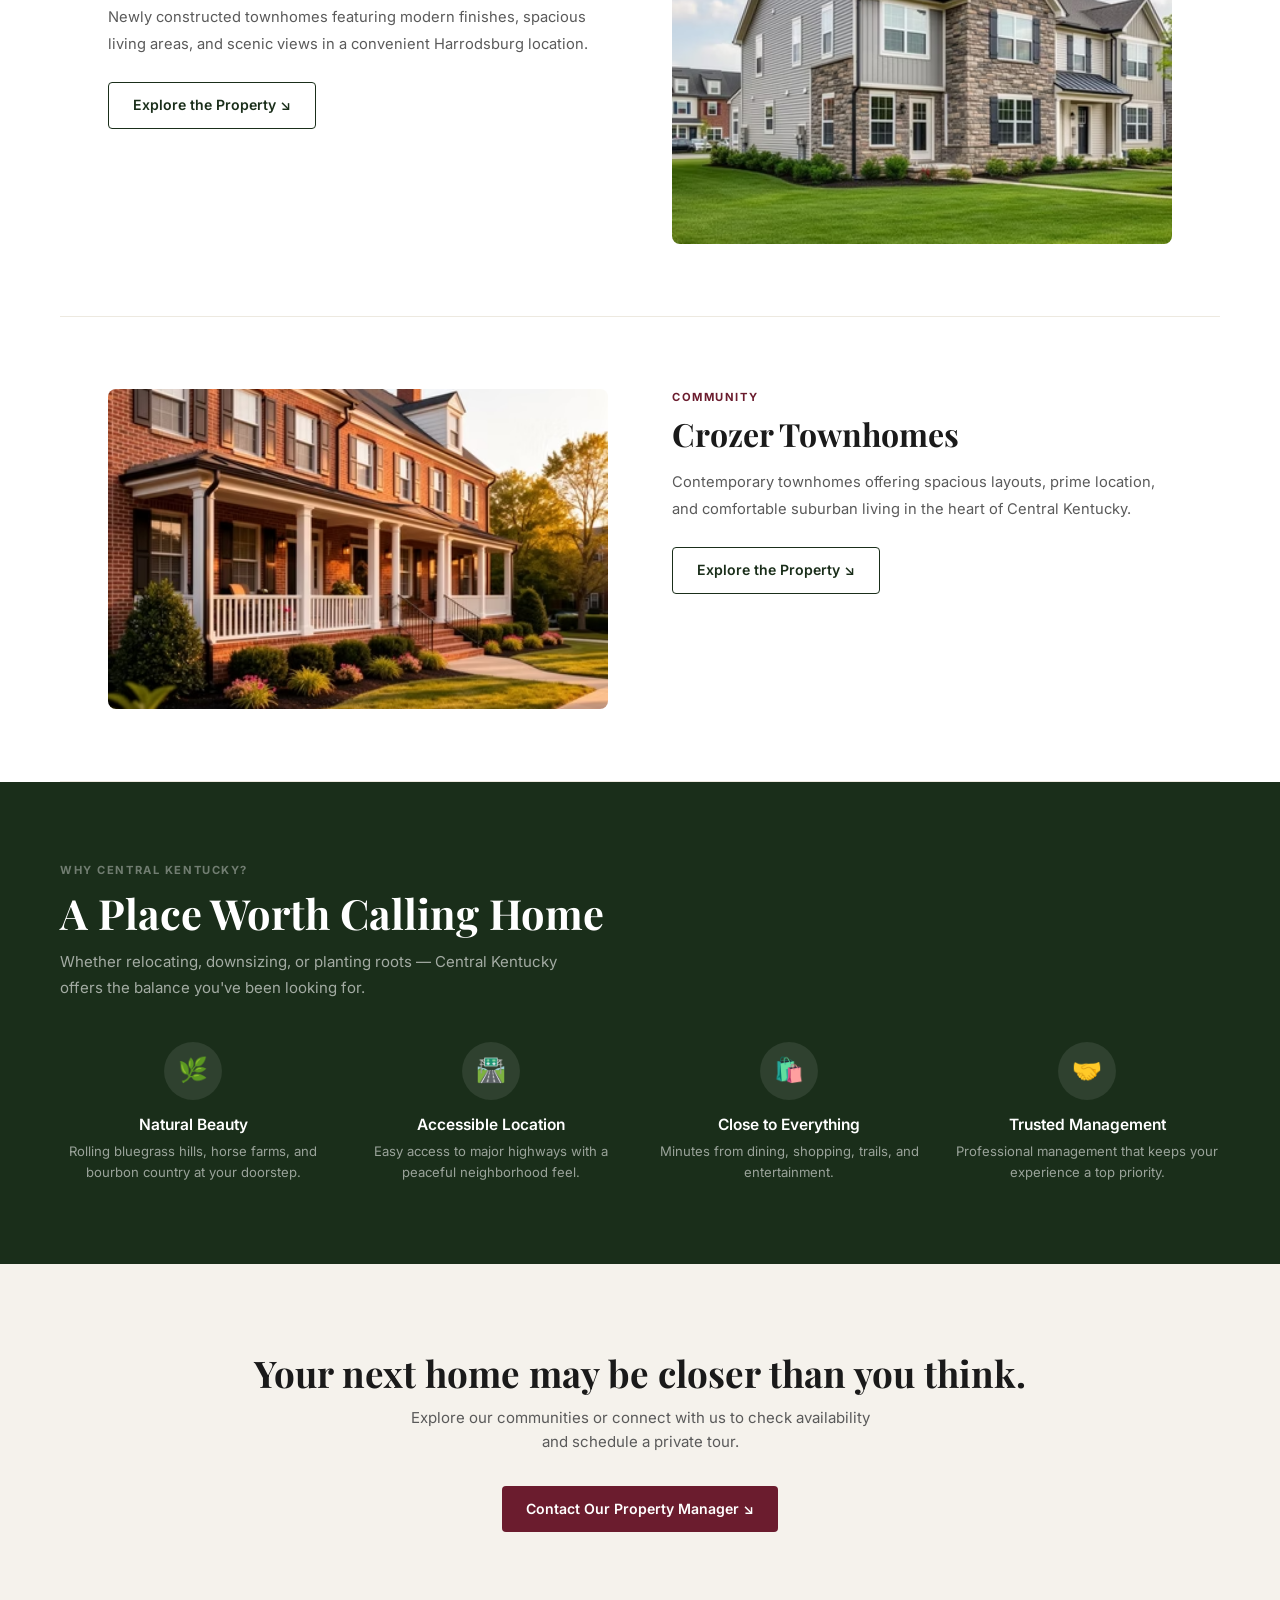
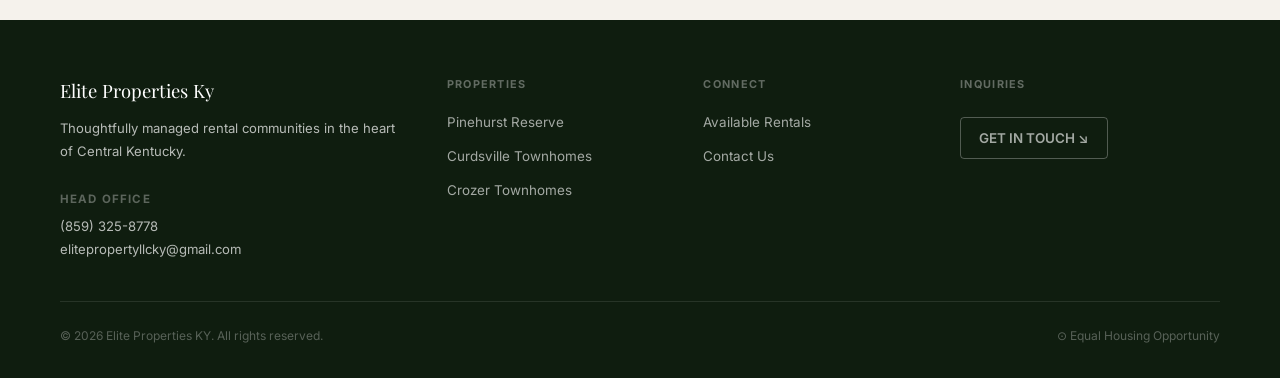
==== commit 7b7814f0: "Remove .html extensions from all internal links - enable clean URLs" ====
--- a/index.html
+++ b/index.html
@@ -19,14 +19,14 @@
     <li class="nav-dropdown">
       <a href="#">Properties</a>
       <div class="dropdown-menu">
-        <a href="pinehurst.html">Pinehurst Reserve Townhomes</a>
-        <a href="curdsville.html">Curdsville Townhomes</a>
-        <a href="crozer.html">Crozer Townhomes</a>
+        <a href="pinehurst">Pinehurst Reserve Townhomes</a>
+        <a href="curdsville">Curdsville Townhomes</a>
+        <a href="crozer">Crozer Townhomes</a>
       </div>
     </li>
-    <li><a href="rentals.html">Rentals</a></li>
-    <li><a href="contact.html">Contact</a></li>
-    <li><a href="contact.html" class="nav-cta">Request a Tour ↘</a></li>
+    <li><a href="rentals">Rentals</a></li>
+    <li><a href="contact">Contact</a></li>
+    <li><a href="contact" class="nav-cta">Request a Tour ↘</a></li>
   </ul>
   <button class="nav-toggle" aria-label="Menu"><span></span><span></span><span></span></button>
 </nav>
@@ -137,7 +137,7 @@
     <h2 class="section-title">Find Your Place</h2>
     <p class="section-sub">Three distinct communities — each with its own character, all with the same commitment to quality and care.</p>
     <div class="community-grid">
-      <a href="pinehurst.html" class="comm-card">
+      <a href="pinehurst" class="comm-card">
         <img src="images/pinehurst-front.avif" alt="Pinehurst Reserve">
         <div class="comm-card-overlay"></div>
         <div class="comm-card-info"><h3>Pinehurst Reserve</h3><p>Peaceful living meets modern design</p><span>Explore ↘</span></div>
@@ -200,7 +200,7 @@
       <span class="section-label">Community</span>
       <h2>Pinehurst Reserve Townhomes</h2>
       <p>Welcome to Pinehurst Reserve — where peaceful living meets modern design. Nestled in a quiet corner of Central Kentucky, this community is built for those who want the best of both worlds.</p>
-      <a href="pinehurst.html" class="btn btn-outline-forest">Explore the Property ↘</a>
+      <a href="pinehurst" class="btn btn-outline-forest">Explore the Property ↘</a>
       <div class="feature-grid">
         <div class="feature-item"><img src="images/web-20.avif" alt="Living"><h4>Spacious & Welcoming</h4><p>Open floor plans with tons of natural light.</p></div>
         <div class="feature-item"><img src="images/web-16.avif" alt="Kitchen"><h4>Ready-to-Cook Kitchen</h4><p>Fully equipped with complete appliances.</p></div>
@@ -260,7 +260,7 @@
       <p style="font-size:.72rem;color:rgba(255,255,255,.32);font-weight:700;letter-spacing:.1em;text-transform:uppercase;margin-bottom:.4rem">HEAD OFFICE</p>
       <p style="font-size:.82rem">(859) 325-8778<br>elitepropertyllcky@gmail.com</p>
     </div>
-    <div class="footer-col"><h4>Properties</h4><ul><li><a href="pinehurst.html">Pinehurst Reserve</a></li><li><a href="curdsville.html">Curdsville Townhomes</a></li><li><a href="crozer.html">Crozer Townhomes</a></li></ul></div>
+    <div class="footer-col"><h4>Properties</h4><ul><li><a href="pinehurst">Pinehurst Reserve</a></li><li><a href="curdsville">Curdsville Townhomes</a></li><li><a href="crozer">Crozer Townhomes</a></li></ul></div>
     <div class="footer-col"><h4>Connect</h4><ul><li><a href="rentals.html">Available Rentals</a></li><li><a href="contact.html">Contact Us</a></li></ul></div>
     <div class="footer-col"><h4>Inquiries</h4><a href="contact.html" class="footer-cta-btn">GET IN TOUCH ↘</a></div>
   </div>
--- a/style.css
+++ b/style.css
@@ -77,26 +77,43 @@
 /* Alignment rule: .hero gets the SAME 3rem side padding as .section, and .hero-inner
    mirrors .wrap (max-width 1160, centered, no extra padding) so hero copy lines up
    with the section content underneath it at every viewport width. */
-.hero { position: relative; min-height: 100vh; display: flex; align-items: center; overflow: hidden; background: var(--forest-dark); padding: 0 3rem; }
+.hero {
+  position: relative;
+  min-height: clamp(620px, 78vh, 860px);
+  display: flex;
+  align-items: center;
+  overflow: hidden;
+  background: var(--forest-dark);
+  padding: 0 3rem;
+}
 .hero-video {
   position: absolute;
   inset: 0;
   width: 100%;
   height: 100%;
   object-fit: cover;
-  opacity: 0.58;
-  filter: brightness(1.15) contrast(1.03) saturate(1.08);
+  object-position: center center;
+  opacity: 0.72;
+  filter: brightness(1.08) contrast(1.04) saturate(1.08);
 }
 .hero-overlay {
   position: absolute;
   inset: 0;
-  background: linear-gradient(135deg,rgba(8,18,8,0.48) 0%,rgba(45,12,22,0.28) 100%);
-}
-.hero-inner { position: relative; z-index: 2; max-width: 1160px; margin: 68px auto 0; width: 100%; }
-.hero-content { max-width: 700px; }
+  background: linear-gradient(135deg,rgba(8,18,8,0.30) 0%,rgba(45,12,22,0.18) 100%);
+}
+.hero-bg {
+  position: absolute;
+  inset: 0;
+  background-size: cover;
+  background-position: center center;
+  background-repeat: no-repeat;
+  filter: brightness(0.82) saturate(1.04);
+}
+.hero-inner { position: relative; z-index: 2; max-width: 1160px; margin: 0 auto; width: 100%; padding-top: 4.5rem; }
+.hero-content { max-width: 760px; }
 .hero-eyebrow { font-size: 0.7rem; font-weight: 700; letter-spacing: 0.14em; text-transform: uppercase; color: rgba(255,255,255,0.5); display: block; margin-bottom: 1rem; }
-.hero h1 { font-size: clamp(2.5rem,5.5vw,4.2rem); color: var(--white); line-height: 1.08; margin-bottom: 1.1rem; }
-.hero-sub { font-size: 1rem; color: rgba(255,255,255,0.72); max-width: 480px; line-height: 1.78; margin-bottom: 2rem; }
+.hero h1 { font-size: clamp(3rem,5.8vw,4.8rem); color: var(--white); line-height: 1.05; margin-bottom: 1rem; }
+.hero-sub { font-size: 1.05rem; color: rgba(255,255,255,0.78); max-width: 600px; line-height: 1.72; margin-bottom: 2rem; }
 .hero-actions { display: flex; gap: 1rem; flex-wrap: wrap; }
 .hero-short { min-height: 58vh; }
 
@@ -255,5 +272,7 @@
   .why-grid { grid-template-columns: 1fr; }
   .footer-grid { grid-template-columns: 1fr; }
   .feature-grid { grid-template-columns: 1fr; }
+  .hero { min-height: 70vh; }
+  .hero-inner { padding-top: 3.5rem; }
   .hero h1 { font-size: 2.2rem; }
 }
